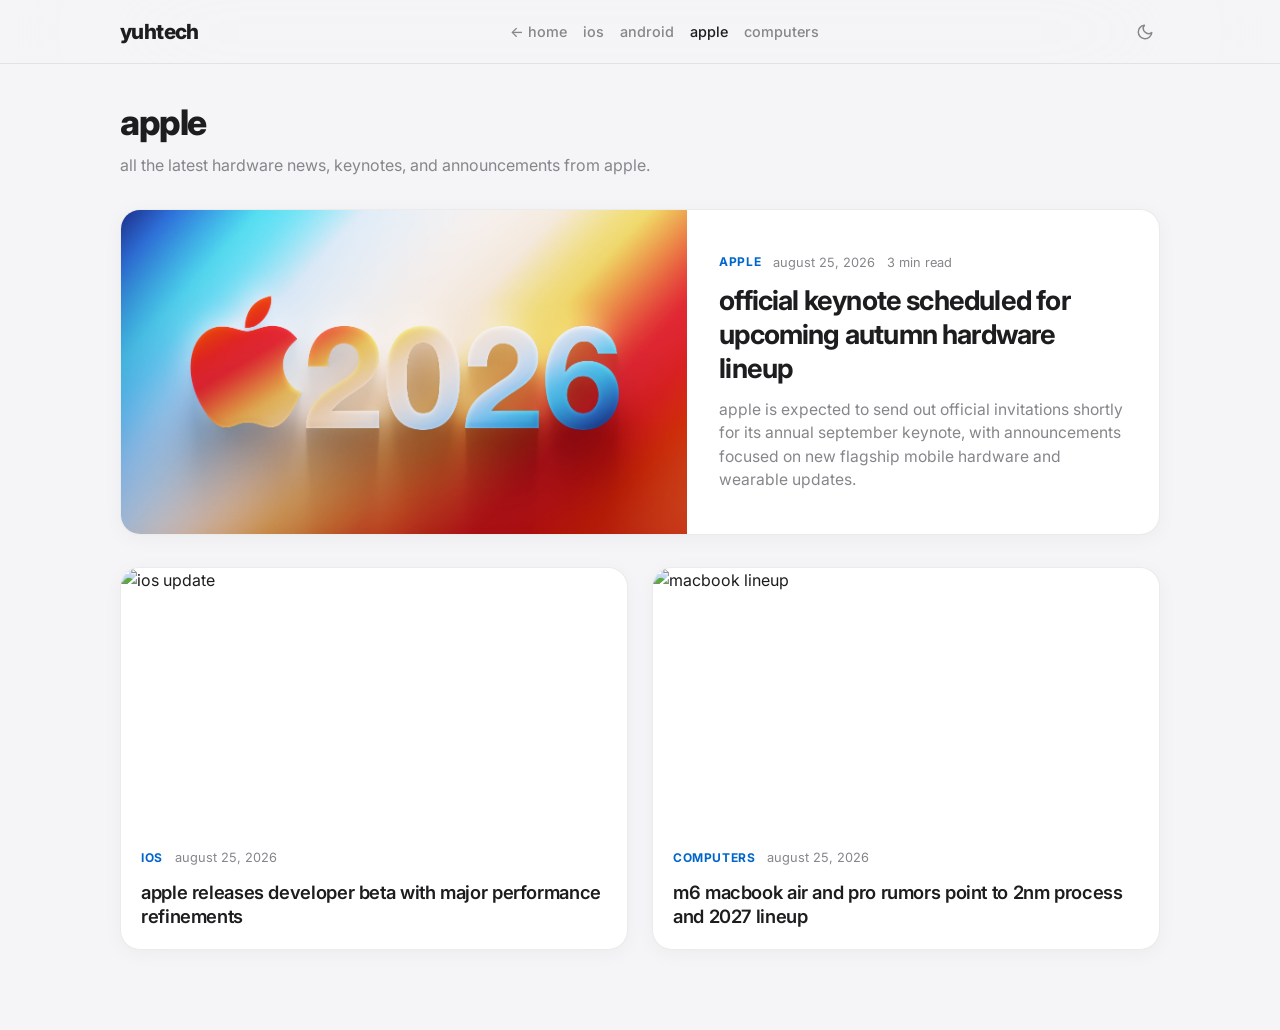
==== apple.html @ 85a4b329 "initial commit for yuhtech" ====
<!DOCTYPE html>
<html lang="en">
<head>
  <meta charset="UTF-8">
  <meta name="viewport" content="width=device-width, initial-scale=1.0">
  <title>apple — yuhtech</title>
  <link rel="preconnect" href="https://fonts.googleapis.com">
  <link rel="preconnect" href="https://fonts.gstatic.com" crossorigin>
  <link href="https://fonts.googleapis.com/css2?family=Inter:wght@400;500;600;700;800&display=swap" rel="stylesheet">
  <link rel="stylesheet" href="style.css">
</head>
<body>

  <header class="header">
    <div class="header-inner">
      <a href="index.html" class="brand">yuhtech</a>
      <nav class="nav">
        <a href="index.html" class="nav-link">← home</a>
        <a href="ios.html" class="nav-link">ios</a>
        <a href="android.html" class="nav-link">android</a>
        <a href="apple.html" class="nav-link active">apple</a>
        <a href="computers.html" class="nav-link">computers</a>
      </nav>
      <button id="theme-toggle" aria-label="Toggle theme">
        <svg class="sun-icon" viewBox="0 0 24 24">
          <circle cx="12" cy="12" r="5"></circle>
          <line x1="12" y1="1" x2="12" y2="3"></line>
          <line x1="12" y1="21" x2="12" y2="23"></line>
          <line x1="4.22" y1="4.22" x2="5.64" y2="5.64"></line>
          <line x1="18.36" y1="18.36" x2="19.78" y2="19.78"></line>
          <line x1="1" y1="12" x2="3" y2="12"></line>
          <line x1="21" y1="12" x2="23" y2="12"></line>
          <line x1="4.22" y1="19.78" x2="5.64" y2="18.36"></line>
          <line x1="18.36" y1="5.64" x2="19.78" y2="4.22"></line>
        </svg>
        <svg class="moon-icon" viewBox="0 0 24 24">
          <path d="M21 12.79A9 9 0 1 1 11.21 3 7 7 0 0 0 21 12.79z"></path>
        </svg>
      </button>
    </div>
  </header>

  <main class="container">
    <header style="margin-bottom: 32px;">
      <h1 style="font-size: 2.2rem; font-weight: 800; letter-spacing: -0.04em;">apple</h1>
      <p style="color: var(--text-secondary); margin-top: 4px;">all the latest hardware news, keynotes, and announcements from apple.</p>
    </header>

    <a href="article4.html" class="hero-card">
      <div class="card-media">
        <img src="Pictures/event26.jpg" alt="keynote hardware" style="width: 100%; height: 100%; object-fit: cover;">
      </div>
      <div class="hero-content">
        <div class="meta-row">
          <span class="category">apple</span>
          <span class="date">august 25, 2026</span>
          <span class="read-time">3 min read</span>
        </div>
        <h2 class="hero-title">official keynote scheduled for upcoming autumn hardware lineup</h2>
        <p class="hero-excerpt">
          apple is expected to send out official invitations shortly for its annual september keynote, with announcements focused on new flagship mobile hardware and wearable updates.
        </p>
      </div>
    </a>

    <div class="news-grid">
      <a href="article1.html" class="news-card">
        <div class="card-media">
          <img src="pictures/ios27.jpeg" alt="ios update" style="width: 100%; height: 100%; object-fit: cover;">
        </div>
        <div class="card-content">
          <div class="meta-row">
            <span class="category">ios</span>
            <span class="date">august 25, 2026</span>
          </div>
          <h3 class="card-title">apple releases developer beta with major performance refinements</h3>
        </div>
      </a>

      <a href="article2.html" class="news-card">
        <div class="card-media">
          <img src="pictures/m6macpro.jpg" alt="macbook lineup" style="width: 100%; height: 100%; object-fit: cover;">
        </div>
        <div class="card-content">
          <div class="meta-row">
            <span class="category">computers</span>
            <span class="date">august 25, 2026</span>
          </div>
          <h3 class="card-title">m6 macbook air and pro rumors point to 2nm process and 2027 lineup</h3>
        </div>
      </a>
    </div>
  </main>

  <script src="script.js"></script>
</body>
</html>
---- style.css ----
:root,
html[data-theme="light"] {
  --bg: #f5f5f7;
  --header-bg: rgba(245, 245, 247, 0.75);
  --surface: #ffffff;
  --text-primary: #1d1d1f;
  --text-secondary: #86868b;
  --accent: #0066cc;
  --border: rgba(0, 0, 0, 0.08);
  --shadow: 0 4px 20px rgba(0, 0, 0, 0.04);
  --shadow-hover: 0 12px 32px rgba(0, 0, 0, 0.08);
  --quote-bg: rgba(0, 102, 204, 0.05);
  --ease: cubic-bezier(0.16, 1, 0.3, 1);
  --font: 'Inter', -apple-system, BlinkMacSystemFont, "SF Pro Display", "SF Pro Text", system-ui, sans-serif;
}

html[data-theme="dark"] {
  --bg: #000000;
  --header-bg: rgba(0, 0, 0, 0.72);
  --surface: #121214;
  --text-primary: #f5f5f7;
  --text-secondary: #86868b;
  --accent: #2997ff;
  --border: rgba(255, 255, 255, 0.1);
  --shadow: 0 4px 20px rgba(0, 0, 0, 0.4);
  --shadow-hover: 0 12px 32px rgba(0, 0, 0, 0.6);
  --quote-bg: rgba(41, 151, 255, 0.08);
}

* {
  box-sizing: border-box;
  margin: 0;
  padding: 0;
}

body {
  font-family: var(--font);
  background-color: var(--bg);
  color: var(--text-primary);
  line-height: 1.5;
  transition: background-color 0.3s var(--ease), color 0.3s var(--ease);
  -webkit-font-smoothing: antialiased;
}

/* Header */
.header {
  position: sticky;
  top: 0;
  z-index: 100;
  background-color: var(--header-bg);
  backdrop-filter: blur(100px) saturate(180%);
  -webkit-backdrop-filter: blur(100px) saturate(180%);
  border-bottom: 1px solid var(--border);
  transition: background-color 0.3s var(--ease), border-color 0.3s var(--ease);
}

.header-inner {
  display: flex;
  justify-content: space-between;
  align-items: center;
  max-width: 1080px;
  margin: 0 auto;
  padding: 16px 20px;
}

.brand {
  font-size: 1.3rem;
  font-weight: 800;
  letter-spacing: -0.03em;
  text-decoration: none;
  color: var(--text-primary);
}

.nav {
  display: flex;
  gap: 16px;
}

.nav-link {
  text-decoration: none;
  color: var(--text-secondary);
  font-size: 0.9rem;
  font-weight: 500;
  transition: color 0.2s var(--ease);
}

.nav-link:hover, .nav-link.active {
  color: var(--text-primary);
}

/* Theme Toggle */
#theme-toggle {
  background: none;
  border: none;
  color: var(--text-secondary);
  cursor: pointer;
  padding: 6px;
  border-radius: 50%;
  display: flex;
  align-items: center;
  justify-content: center;
  transition: color 0.2s var(--ease), transform 0.2s var(--ease);
}

#theme-toggle:hover {
  color: var(--text-primary);
  transform: scale(1.08);
}

#theme-toggle svg {
  width: 18px;
  height: 18px;
  stroke: currentColor;
  fill: none;
  stroke-width: 2;
  stroke-linecap: round;
  stroke-linejoin: round;
}

html[data-theme="light"] .sun-icon { display: none; }
html[data-theme="light"] .moon-icon { display: block; }
html[data-theme="dark"] .sun-icon { display: block; }
html[data-theme="dark"] .moon-icon { display: none; }

/* Main Grid & Home Cards */
.container {
  max-width: 1080px;
  margin: 0 auto;
  padding: 32px 20px 80px 20px;
}

.hero-card, .news-card {
  display: flex;
  flex-direction: column;
  background: var(--surface);
  border: 1px solid var(--border);
  border-radius: 20px;
  overflow: hidden;
  text-decoration: none;
  color: inherit;
  box-shadow: var(--shadow);
  transition: transform 0.4s var(--ease), box-shadow 0.4s var(--ease), border-color 0.4s var(--ease);
}

.hero-card {
  margin-bottom: 32px;
}

@media (min-width: 768px) {
  .hero-card {
    display: grid;
    grid-template-columns: 1.2fr 1fr;
  }
}

.card-media {
  overflow: hidden;
  position: relative;
  min-height: 260px;
}

.media-placeholder {
  width: 100%;
  height: 100%;
  min-height: 260px;
  transition: transform 0.5s var(--ease);
}

.hero-bg { background: linear-gradient(135deg, #0071e3, #42a5f5); }
.card-bg-1 { background: linear-gradient(135deg, #1c1c1e, #3a3a3c); }
.card-bg-2 { background: linear-gradient(135deg, #34c759, #30d158); }
.card-bg-3 { background: linear-gradient(135deg, #ff9500, #ffb340); }

.hero-card:hover, .news-card:hover {
  transform: translateY(-4px);
  box-shadow: var(--shadow-hover);
  border-color: var(--accent);
}

.hero-card:hover .media-placeholder,
.news-card:hover .media-placeholder {
  transform: scale(1.04);
}

.hero-content, .card-content {
  padding: 32px;
  display: flex;
  flex-direction: column;
  justify-content: center;
}

.news-grid {
  display: grid;
  grid-template-columns: repeat(auto-fit, minmax(300px, 1fr));
  gap: 24px;
}

.news-card .card-media {
  height: 180px;
}

.news-card .card-content {
  padding: 20px;
}

.meta-row {
  display: flex;
  align-items: center;
  gap: 12px;
  margin-bottom: 12px;
}

.category {
  font-size: 0.75rem;
  font-weight: 700;
  text-transform: uppercase;
  letter-spacing: 0.05em;
  color: var(--accent);
}

.date, .read-time {
  font-size: 0.8rem;
  color: var(--text-secondary);
}

.hero-title {
  font-size: 1.7rem;
  font-weight: 700;
  line-height: 1.25;
  letter-spacing: -0.03em;
  margin-bottom: 12px;
}

.card-title {
  font-size: 1.15rem;
  font-weight: 600;
  line-height: 1.35;
  letter-spacing: -0.02em;
}

.hero-excerpt {
  color: var(--text-secondary);
  font-size: 0.98rem;
  line-height: 1.5;
}

/* Article View Layout */
.article-wrapper {
  max-width: 720px;
  margin: 0 auto;
  padding: 40px 20px 100px 20px;
}

.article-header {
  margin-bottom: 32px;
}

.article-title {
  font-size: 2.2rem;
  font-weight: 800;
  line-height: 1.2;
  letter-spacing: -0.04em;
  margin: 12px 0 16px 0;
}

.article-lead {
  font-size: 1.15rem;
  color: var(--text-secondary);
  line-height: 1.55;
  font-weight: 400;
}

.article-media {
  margin-bottom: 40px;
}

.article-banner {
  width: 100%;
  height: 340px;
  border-radius: 20px;
  display: block;
  border: 1px solid var(--border);
  box-shadow: var(--shadow);
}

.image-source {
  font-size: 0.8rem;
  color: var(--text-secondary);
  margin-top: 8px;
  text-align: right;
  font-style: italic;
}

.article-content {
  font-size: 1.05rem;
  line-height: 1.7;
}

.article-content p {
  margin-bottom: 24px;
}

.article-content h2 {
  font-size: 1.45rem;
  font-weight: 700;
  letter-spacing: -0.02em;
  margin: 40px 0 16px 0;
}

.article-list {
  margin: 0 0 28px 20px;
  display: flex;
  flex-direction: column;
  gap: 10px;
}

.article-list li {
  color: var(--text-primary);
}

.pull-quote {
  border-left: 3px solid var(--accent);
  background: var(--quote-bg);
  padding: 20px 24px;
  border-radius: 0 12px 12px 0;
  font-size: 1.1rem;
  font-weight: 500;
  font-style: italic;
  margin: 32px 0;
  color: var(--text-primary);
}
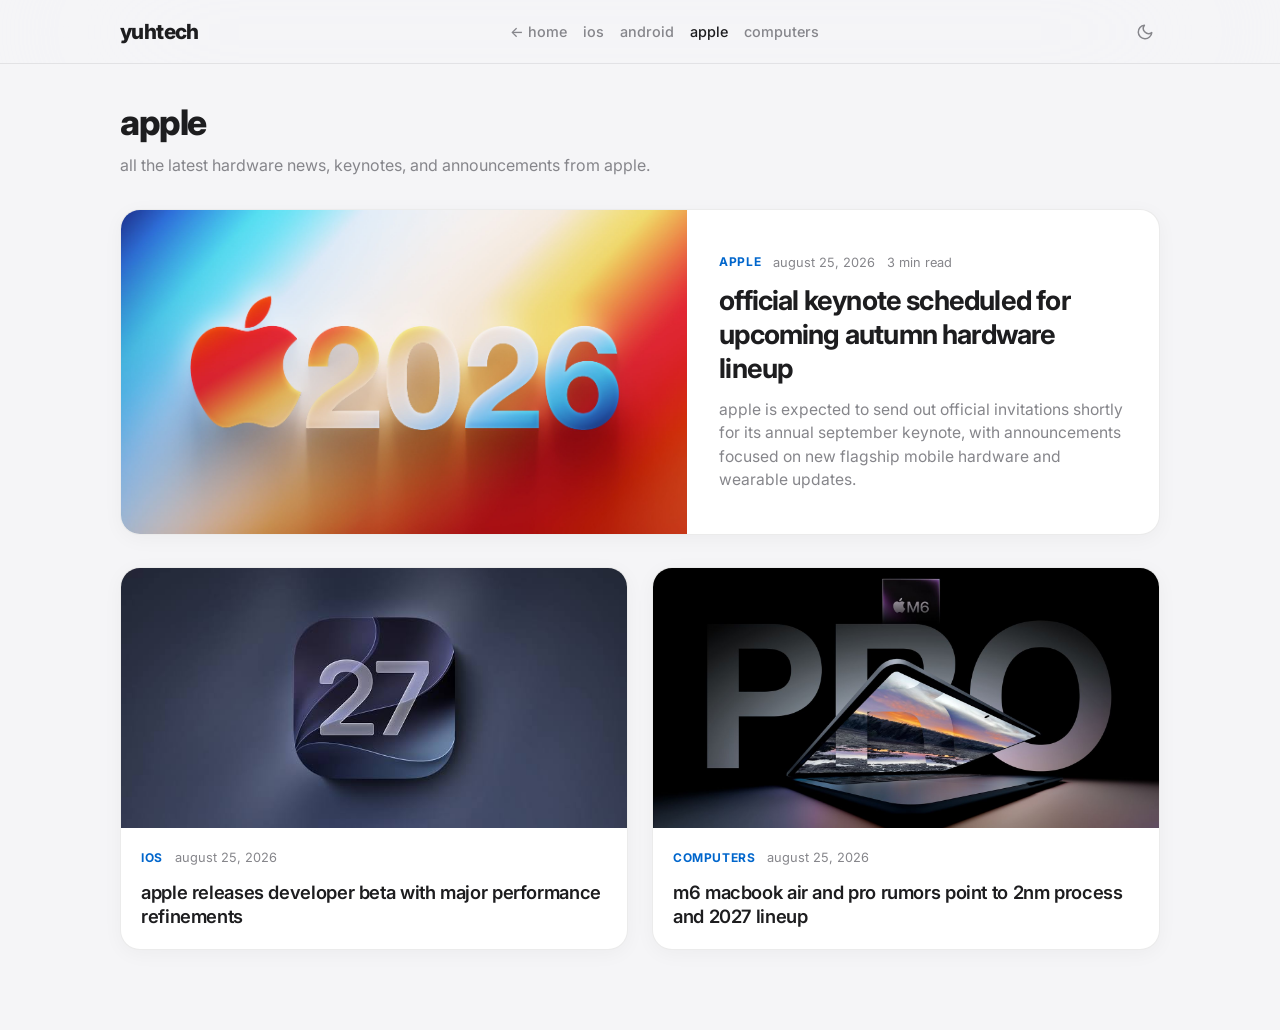
==== commit 82f642fc: "Fix image source paths in apple.html" ====
--- a/apple.html
+++ b/apple.html
@@ -66,7 +66,7 @@
     <div class="news-grid">
       <a href="article1.html" class="news-card">
         <div class="card-media">
-          <img src="pictures/ios27.jpeg" alt="ios update" style="width: 100%; height: 100%; object-fit: cover;">
+          <img src="Pictures/ios27.jpeg" alt="ios update" style="width: 100%; height: 100%; object-fit: cover;">
         </div>
         <div class="card-content">
           <div class="meta-row">
@@ -79,7 +79,7 @@
 
       <a href="article2.html" class="news-card">
         <div class="card-media">
-          <img src="pictures/m6macpro.jpg" alt="macbook lineup" style="width: 100%; height: 100%; object-fit: cover;">
+          <img src="Pictures/m6macpro.jpg" alt="macbook lineup" style="width: 100%; height: 100%; object-fit: cover;">
         </div>
         <div class="card-content">
           <div class="meta-row">
@@ -94,4 +94,4 @@
 
   <script src="script.js"></script>
 </body>
-</html>+</html>
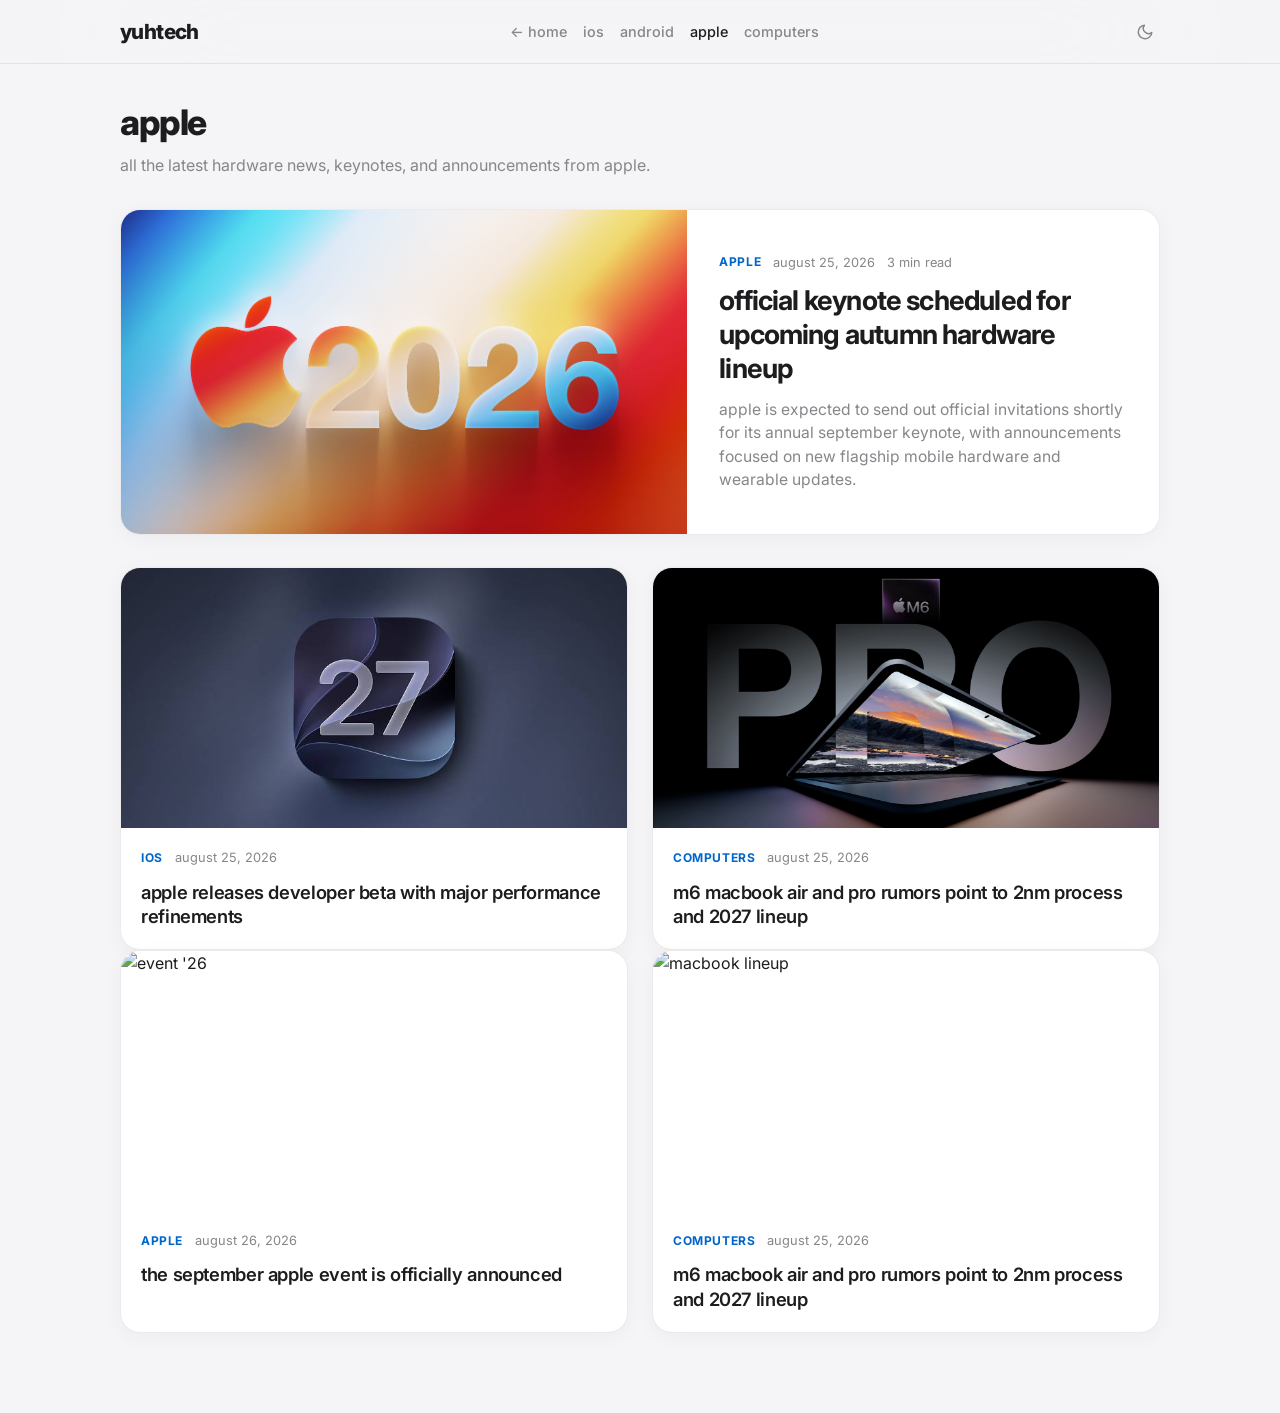
==== commit b15bc250: "Add news section with event announcements" ====
--- a/apple.html
+++ b/apple.html
@@ -90,6 +90,34 @@
         </div>
       </a>
     </div>
+
+    <div class="news-grid">
+      <a href="eventsep26.html" class="news-card">
+        <div class="card-media">
+          <img src="Pictures/appleeventsep26.jpeg" alt="event '26" style="width: 100%; height: 100%; object-fit: cover;">
+        </div>
+        <div class="card-content">
+          <div class="meta-row">
+            <span class="category">apple</span>
+            <span class="date">august 26, 2026</span>
+          </div>
+          <h3 class="card-title">the september apple event is officially announced</h3>
+        </div>
+      </a>
+
+      <a href="article2.html" class="news-card">
+        <div class="card-media">
+          <img src="pictures/m6macpro.jpg" alt="macbook lineup" style="width: 100%; height: 100%; object-fit: cover;">
+        </div>
+        <div class="card-content">
+          <div class="meta-row">
+            <span class="category">computers</span>
+            <span class="date">august 25, 2026</span>
+          </div>
+          <h3 class="card-title">m6 macbook air and pro rumors point to 2nm process and 2027 lineup</h3>
+        </div>
+      </a>
+    </div>
   </main>
 
   <script src="script.js"></script>
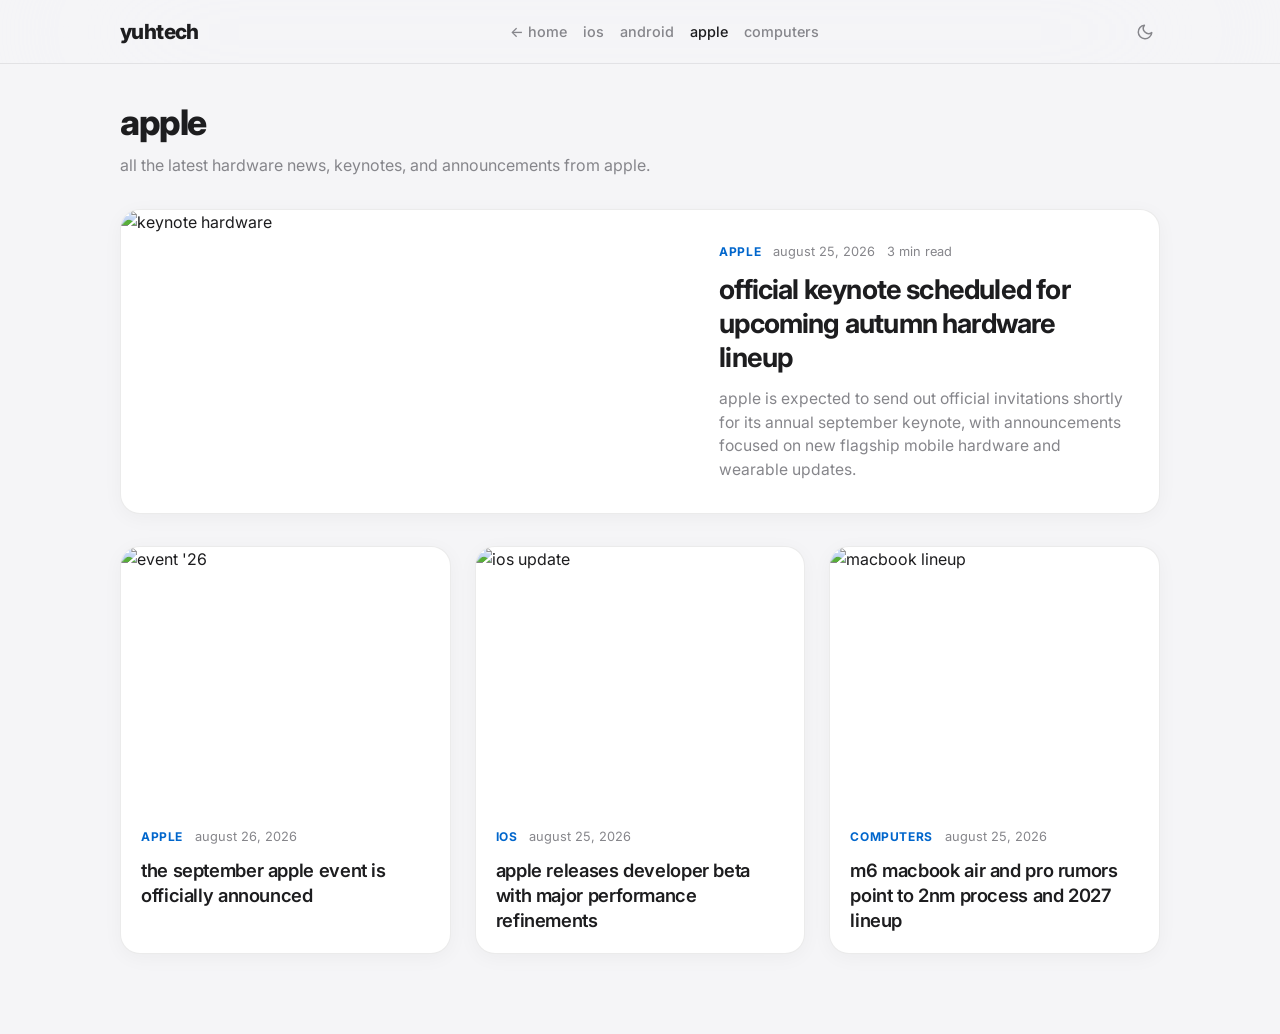
==== commit 3236d526: "Update links and image paths in apple.html" ====
--- a/apple.html
+++ b/apple.html
@@ -13,9 +13,9 @@
 
   <header class="header">
     <div class="header-inner">
-      <a href="index.html" class="brand">yuhtech</a>
+      <a href="./" class="brand">yuhtech</a>
       <nav class="nav">
-        <a href="index.html" class="nav-link">← home</a>
+        <a href="./" class="nav-link">← home</a>
         <a href="ios.html" class="nav-link">ios</a>
         <a href="android.html" class="nav-link">android</a>
         <a href="apple.html" class="nav-link active">apple</a>
@@ -48,7 +48,7 @@
 
     <a href="article4.html" class="hero-card">
       <div class="card-media">
-        <img src="Pictures/event26.jpg" alt="keynote hardware" style="width: 100%; height: 100%; object-fit: cover;">
+        <img src="pictures/event26.jpg" alt="keynote hardware" style="width: 100%; height: 100%; object-fit: cover;">
       </div>
       <div class="hero-content">
         <div class="meta-row">
@@ -63,10 +63,24 @@
       </div>
     </a>
 
+    <!-- Single continuous grid wrapper -->
     <div class="news-grid">
+      <a href="eventsep26.html" class="news-card">
+        <div class="card-media">
+          <img src="pictures/appleeventsep26.jpeg" alt="event '26" style="width: 100%; height: 100%; object-fit: cover;">
+        </div>
+        <div class="card-content">
+          <div class="meta-row">
+            <span class="category">apple</span>
+            <span class="date">august 26, 2026</span>
+          </div>
+          <h3 class="card-title">the september apple event is officially announced</h3>
+        </div>
+      </a>
+
       <a href="article1.html" class="news-card">
         <div class="card-media">
-          <img src="Pictures/ios27.jpeg" alt="ios update" style="width: 100%; height: 100%; object-fit: cover;">
+          <img src="pictures/ios27.jpeg" alt="ios update" style="width: 100%; height: 100%; object-fit: cover;">
         </div>
         <div class="card-content">
           <div class="meta-row">
@@ -74,34 +88,6 @@
             <span class="date">august 25, 2026</span>
           </div>
           <h3 class="card-title">apple releases developer beta with major performance refinements</h3>
-        </div>
-      </a>
-
-      <a href="article2.html" class="news-card">
-        <div class="card-media">
-          <img src="Pictures/m6macpro.jpg" alt="macbook lineup" style="width: 100%; height: 100%; object-fit: cover;">
-        </div>
-        <div class="card-content">
-          <div class="meta-row">
-            <span class="category">computers</span>
-            <span class="date">august 25, 2026</span>
-          </div>
-          <h3 class="card-title">m6 macbook air and pro rumors point to 2nm process and 2027 lineup</h3>
-        </div>
-      </a>
-    </div>
-
-    <div class="news-grid">
-      <a href="eventsep26.html" class="news-card">
-        <div class="card-media">
-          <img src="Pictures/appleeventsep26.jpeg" alt="event '26" style="width: 100%; height: 100%; object-fit: cover;">
-        </div>
-        <div class="card-content">
-          <div class="meta-row">
-            <span class="category">apple</span>
-            <span class="date">august 26, 2026</span>
-          </div>
-          <h3 class="card-title">the september apple event is officially announced</h3>
         </div>
       </a>
 
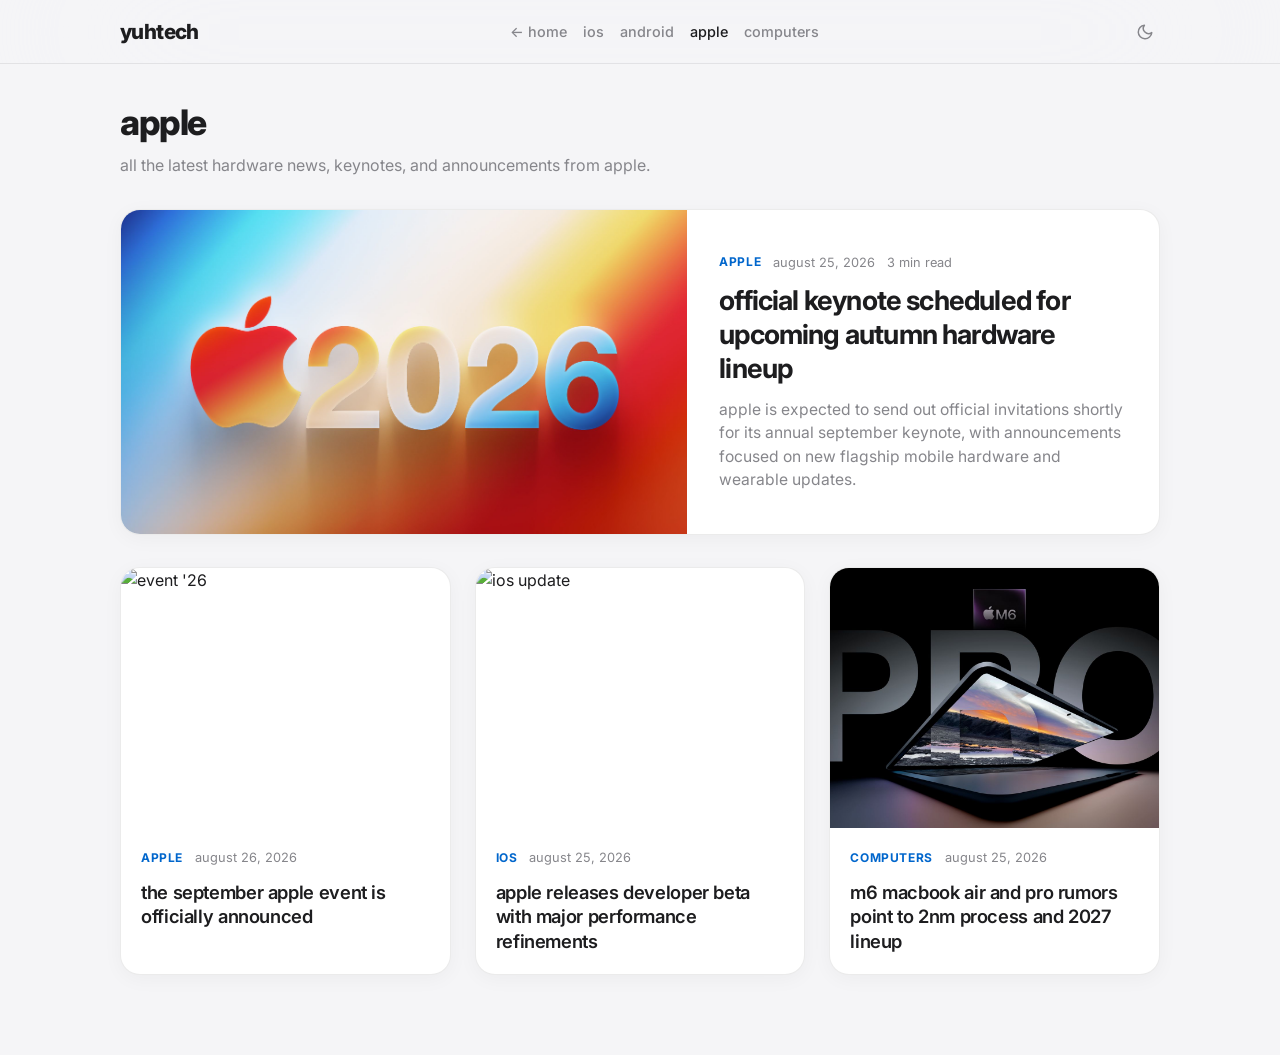
==== commit 22515876: "Update apple.html" ====
--- a/apple.html
+++ b/apple.html
@@ -13,9 +13,9 @@
 
   <header class="header">
     <div class="header-inner">
-      <a href="./" class="brand">yuhtech</a>
+      <a href="index.html" class="brand">yuhtech</a>
       <nav class="nav">
-        <a href="./" class="nav-link">← home</a>
+        <a href="index.html" class="nav-link">← home</a>
         <a href="ios.html" class="nav-link">ios</a>
         <a href="android.html" class="nav-link">android</a>
         <a href="apple.html" class="nav-link active">apple</a>
@@ -48,7 +48,7 @@
 
     <a href="article4.html" class="hero-card">
       <div class="card-media">
-        <img src="pictures/event26.jpg" alt="keynote hardware" style="width: 100%; height: 100%; object-fit: cover;">
+        <img src="Pictures/event26.jpg" alt="keynote hardware" style="width: 100%; height: 100%; object-fit: cover;">
       </div>
       <div class="hero-content">
         <div class="meta-row">
@@ -63,11 +63,10 @@
       </div>
     </a>
 
-    <!-- Single continuous grid wrapper -->
     <div class="news-grid">
       <a href="eventsep26.html" class="news-card">
         <div class="card-media">
-          <img src="pictures/appleeventsep26.jpeg" alt="event '26" style="width: 100%; height: 100%; object-fit: cover;">
+          <img src="Pictures/appleeventsep26.jpeg" alt="event '26" style="width: 100%; height: 100%; object-fit: cover;">
         </div>
         <div class="card-content">
           <div class="meta-row">
@@ -80,7 +79,7 @@
 
       <a href="article1.html" class="news-card">
         <div class="card-media">
-          <img src="pictures/ios27.jpeg" alt="ios update" style="width: 100%; height: 100%; object-fit: cover;">
+          <img src="Pictures/ios27.jpg" alt="ios update" style="width: 100%; height: 100%; object-fit: cover;">
         </div>
         <div class="card-content">
           <div class="meta-row">
@@ -93,7 +92,7 @@
 
       <a href="article2.html" class="news-card">
         <div class="card-media">
-          <img src="pictures/m6macpro.jpg" alt="macbook lineup" style="width: 100%; height: 100%; object-fit: cover;">
+          <img src="Pictures/m6macpro.jpg" alt="macbook lineup" style="width: 100%; height: 100%; object-fit: cover;">
         </div>
         <div class="card-content">
           <div class="meta-row">
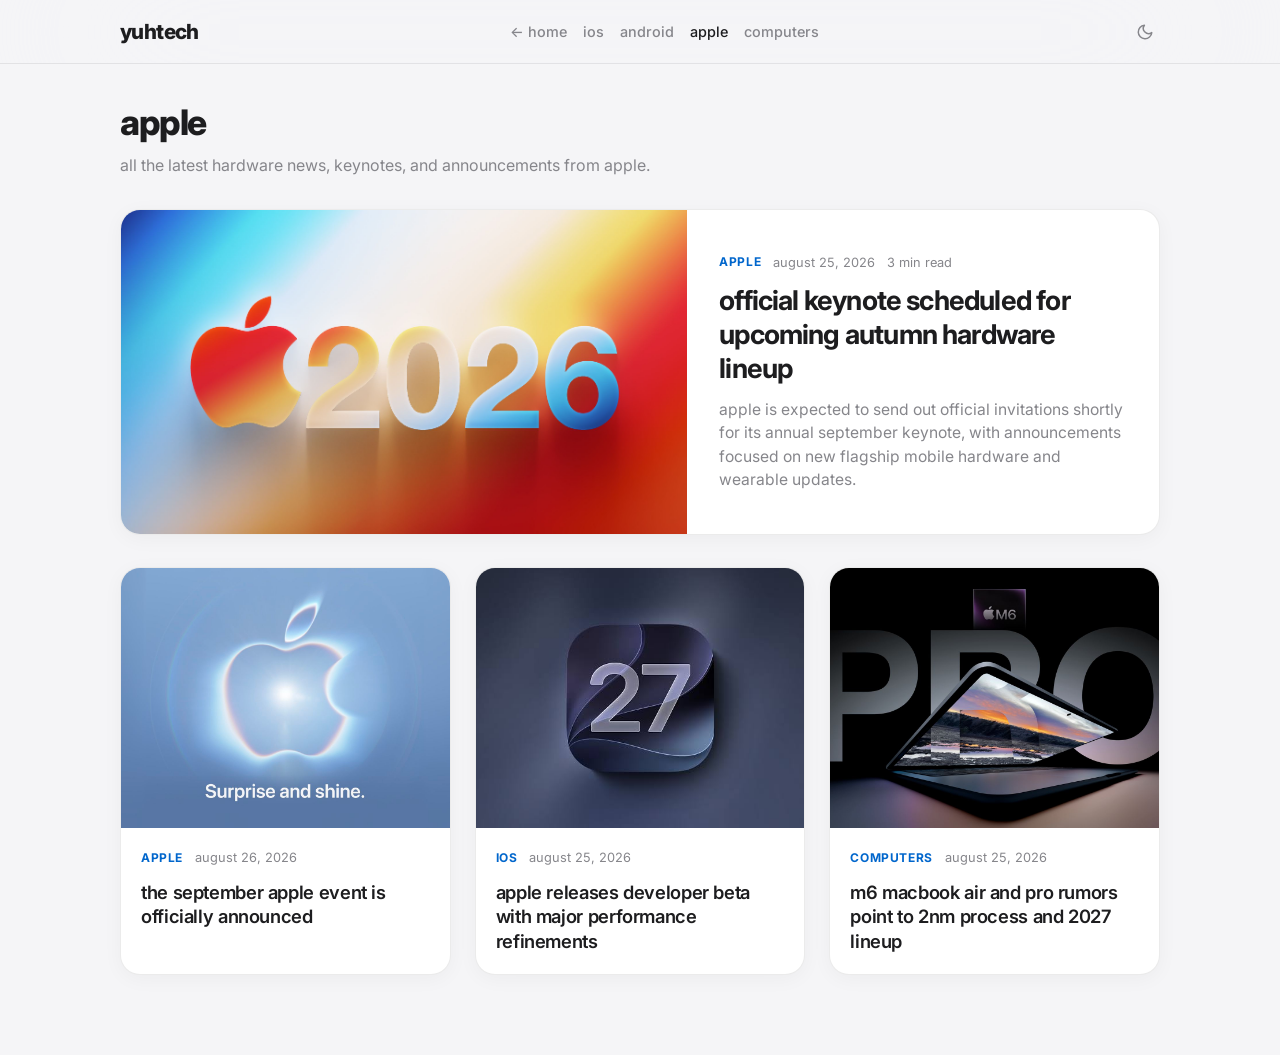
==== commit 8a055295: "Update apple.html" ====
--- a/apple.html
+++ b/apple.html
@@ -66,7 +66,7 @@
     <div class="news-grid">
       <a href="eventsep26.html" class="news-card">
         <div class="card-media">
-          <img src="Pictures/appleeventsep26.jpeg" alt="event '26" style="width: 100%; height: 100%; object-fit: cover;">
+          <img src="Pictures/appleeventsep26.jpg" alt="event '26" style="width: 100%; height: 100%; object-fit: cover;">
         </div>
         <div class="card-content">
           <div class="meta-row">
@@ -79,7 +79,7 @@
 
       <a href="article1.html" class="news-card">
         <div class="card-media">
-          <img src="Pictures/ios27.jpg" alt="ios update" style="width: 100%; height: 100%; object-fit: cover;">
+          <img src="Pictures/ios27.jpeg" alt="ios update" style="width: 100%; height: 100%; object-fit: cover;">
         </div>
         <div class="card-content">
           <div class="meta-row">
